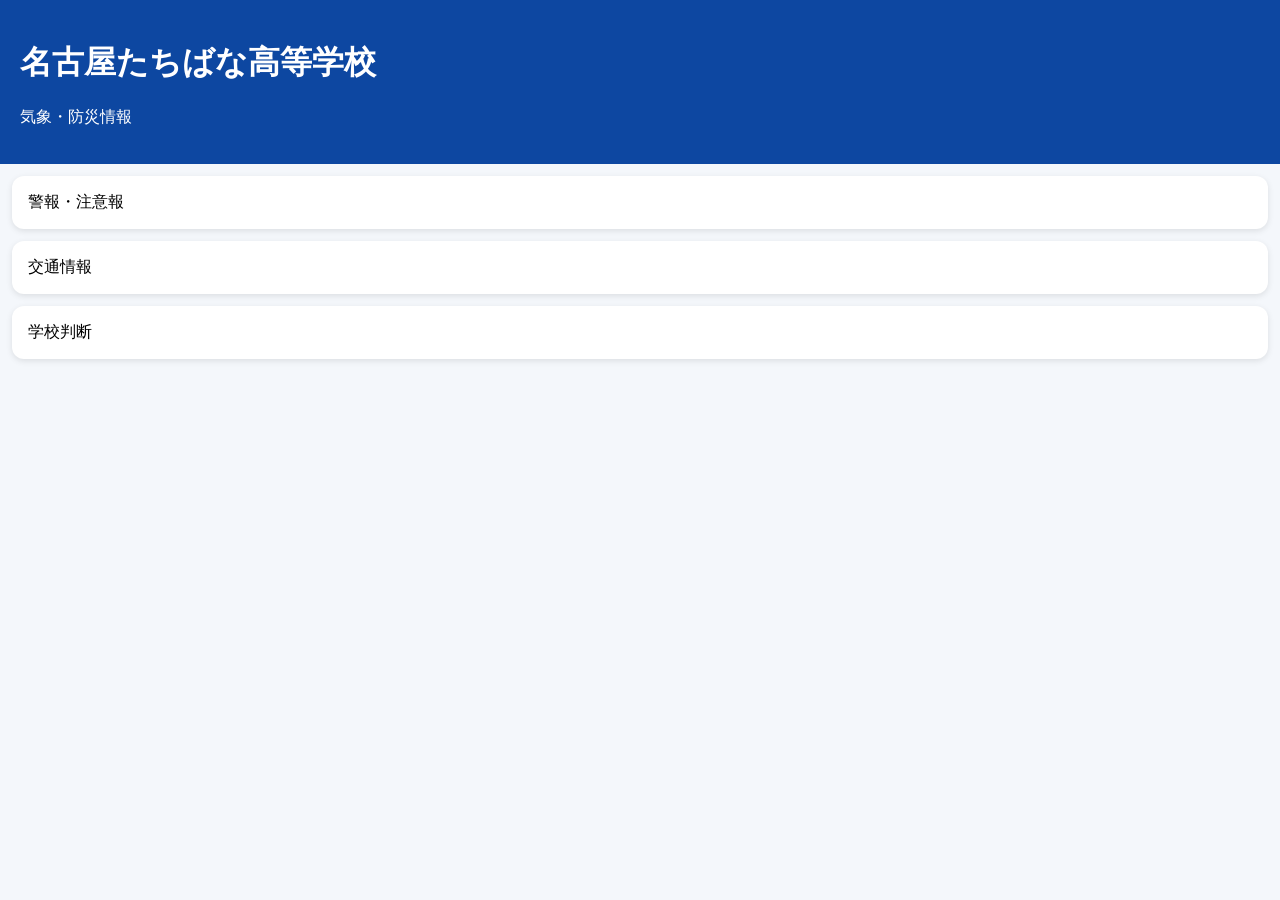
==== index.html @ a6ea7a31 "Add files via upload" ====
<!DOCTYPE html><html lang="ja"><head><meta charset="UTF-8"><meta name="viewport" content="width=device-width,initial-scale=1"><meta name="apple-mobile-web-app-capable" content="yes"><meta name="theme-color" content="#0d47a1"><link rel="manifest" href="manifest.json"><title>名古屋たちばな高等学校 防災情報</title><style>body{font-family:sans-serif;margin:0;background:#f4f7fb}.header{background:#0d47a1;color:#fff;padding:20px}.card{background:#fff;margin:12px;padding:16px;border-radius:12px;box-shadow:0 2px 6px rgba(0,0,0,.1)}</style></head><body><div class="header"><h1>名古屋たちばな高等学校</h1><p>気象・防災情報</p></div><div class="card">警報・注意報</div><div class="card">交通情報</div><div class="card">学校判断</div><script>if('serviceWorker' in navigator){navigator.serviceWorker.register('./sw.js')}</script></body></html>
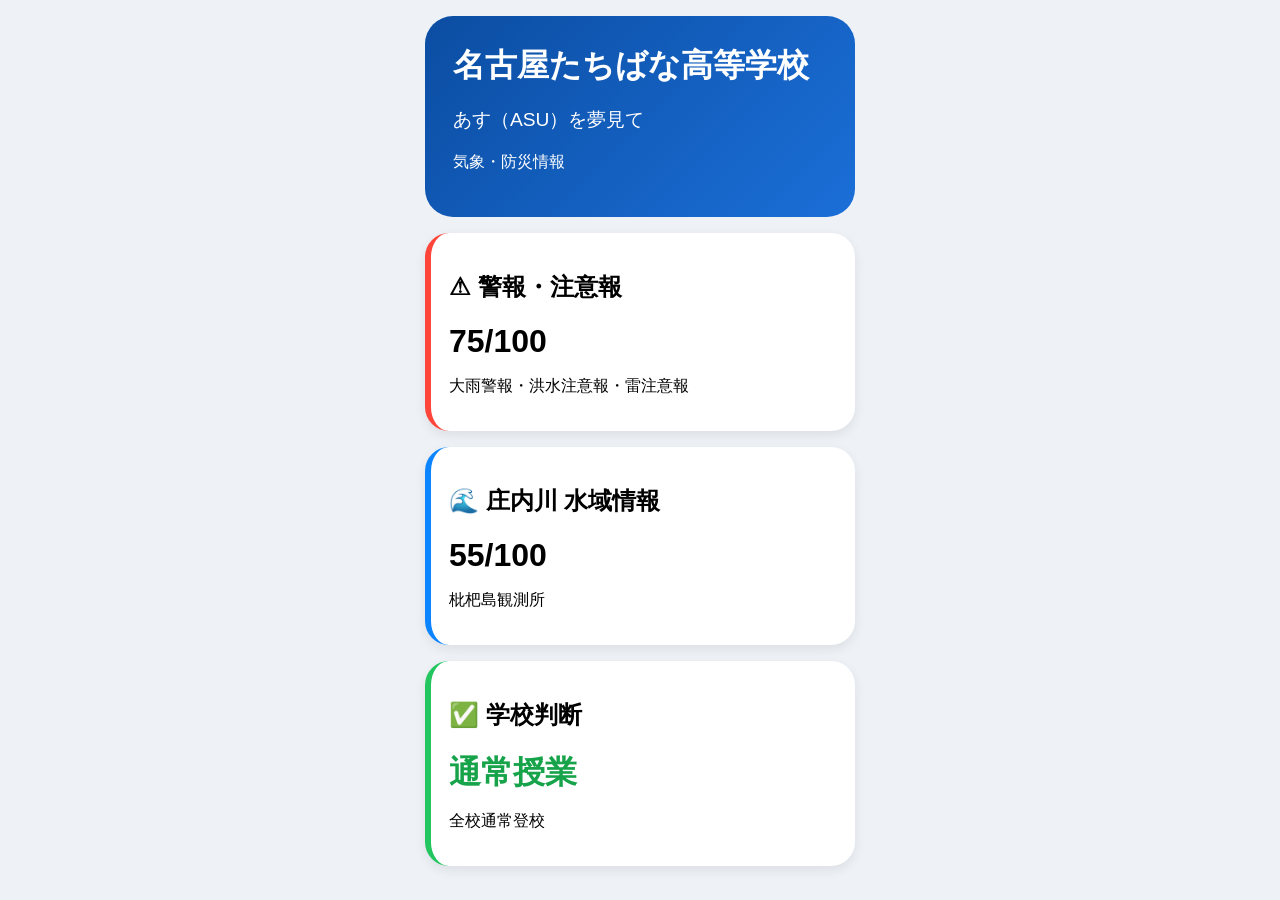
==== commit f48eed10: "Add files via upload" ====
--- a/index.html
+++ b/index.html
@@ -1 +1 @@
-<!DOCTYPE html><html lang="ja"><head><meta charset="UTF-8"><meta name="viewport" content="width=device-width,initial-scale=1"><meta name="apple-mobile-web-app-capable" content="yes"><meta name="theme-color" content="#0d47a1"><link rel="manifest" href="manifest.json"><title>名古屋たちばな高等学校 防災情報</title><style>body{font-family:sans-serif;margin:0;background:#f4f7fb}.header{background:#0d47a1;color:#fff;padding:20px}.card{background:#fff;margin:12px;padding:16px;border-radius:12px;box-shadow:0 2px 6px rgba(0,0,0,.1)}</style></head><body><div class="header"><h1>名古屋たちばな高等学校</h1><p>気象・防災情報</p></div><div class="card">警報・注意報</div><div class="card">交通情報</div><div class="card">学校判断</div><script>if('serviceWorker' in navigator){navigator.serviceWorker.register('./sw.js')}</script></body></html>+<!DOCTYPE html><html lang="ja"><head><meta charset="utf-8"><meta name="viewport" content="width=device-width,initial-scale=1"><title>たちばな防災</title><link rel="manifest" href="manifest.json"><link rel="stylesheet" href="style.css"></head><body><div class="app"><header class="hero"><h1>名古屋たちばな高等学校</h1><p class="catch">あす（ASU）を夢見て</p><p>気象・防災情報</p></header><section class="card alert"><h2>⚠ 警報・注意報</h2><div class="big">75/100</div><p>大雨警報・洪水注意報・雷注意報</p></section><section class="card river"><h2>🌊 庄内川 水域情報</h2><div class="big">55/100</div><p>枇杷島観測所</p></section><section class="card school"><h2>✅ 学校判断</h2><div class="big green">通常授業</div><p>全校通常登校</p></section></div><script src="app.js"></script></body></html>
--- a/style.css
+++ b/style.css
@@ -0,0 +1 @@
+body{margin:0;background:#eef2f7;font-family:-apple-system,BlinkMacSystemFont,sans-serif}.app{max-width:430px;margin:auto;padding:16px}.hero{background:linear-gradient(135deg,#0b4da2,#1b6fd8);color:#fff;padding:28px;border-radius:28px}.hero h1{font-size:2rem;margin:0;font-weight:800}.catch{font-size:1.2rem}.card{background:#fff;margin-top:16px;padding:18px;border-radius:24px;box-shadow:0 4px 12px rgba(0,0,0,.08)}.alert{border-left:6px solid #ff453a}.river{border-left:6px solid #0a84ff}.school{border-left:6px solid #22c55e}.big{font-size:2rem;font-weight:800}.green{color:#16a34a}
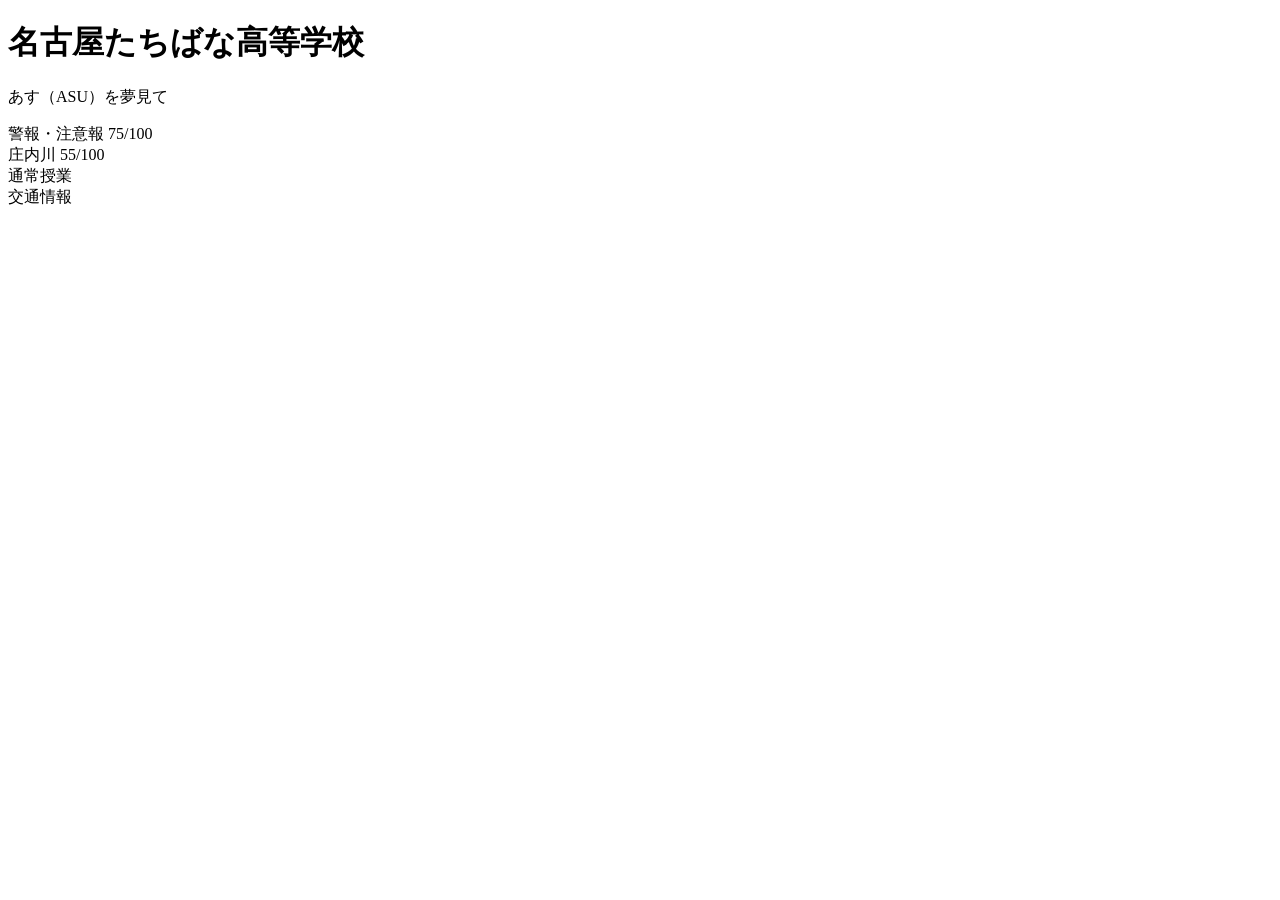
==== commit 82fc3c90: "Add files via upload" ====
--- a/index.html
+++ b/index.html
@@ -1 +1 @@
-<!DOCTYPE html><html lang="ja"><head><meta charset="utf-8"><meta name="viewport" content="width=device-width,initial-scale=1"><title>たちばな防災</title><link rel="manifest" href="manifest.json"><link rel="stylesheet" href="style.css"></head><body><div class="app"><header class="hero"><h1>名古屋たちばな高等学校</h1><p class="catch">あす（ASU）を夢見て</p><p>気象・防災情報</p></header><section class="card alert"><h2>⚠ 警報・注意報</h2><div class="big">75/100</div><p>大雨警報・洪水注意報・雷注意報</p></section><section class="card river"><h2>🌊 庄内川 水域情報</h2><div class="big">55/100</div><p>枇杷島観測所</p></section><section class="card school"><h2>✅ 学校判断</h2><div class="big green">通常授業</div><p>全校通常登校</p></section></div><script src="app.js"></script></body></html>+<!DOCTYPE html><html lang="ja"><head><meta charset="UTF-8"><meta name="viewport" content="width=device-width,initial-scale=1"><title>たちばな防災</title><link rel="manifest" href="manifest.json"><link rel="stylesheet" href="css/style.css"></head><body><div class="hero"><h1>名古屋たちばな高等学校</h1><p>あす（ASU）を夢見て</p></div><div class="card red">警報・注意報 75/100</div><div class="grid"><div class="card">庄内川 55/100</div><div class="card green">通常授業</div></div><div class="card">交通情報</div></body><script src="js/app.js"></script></html>
